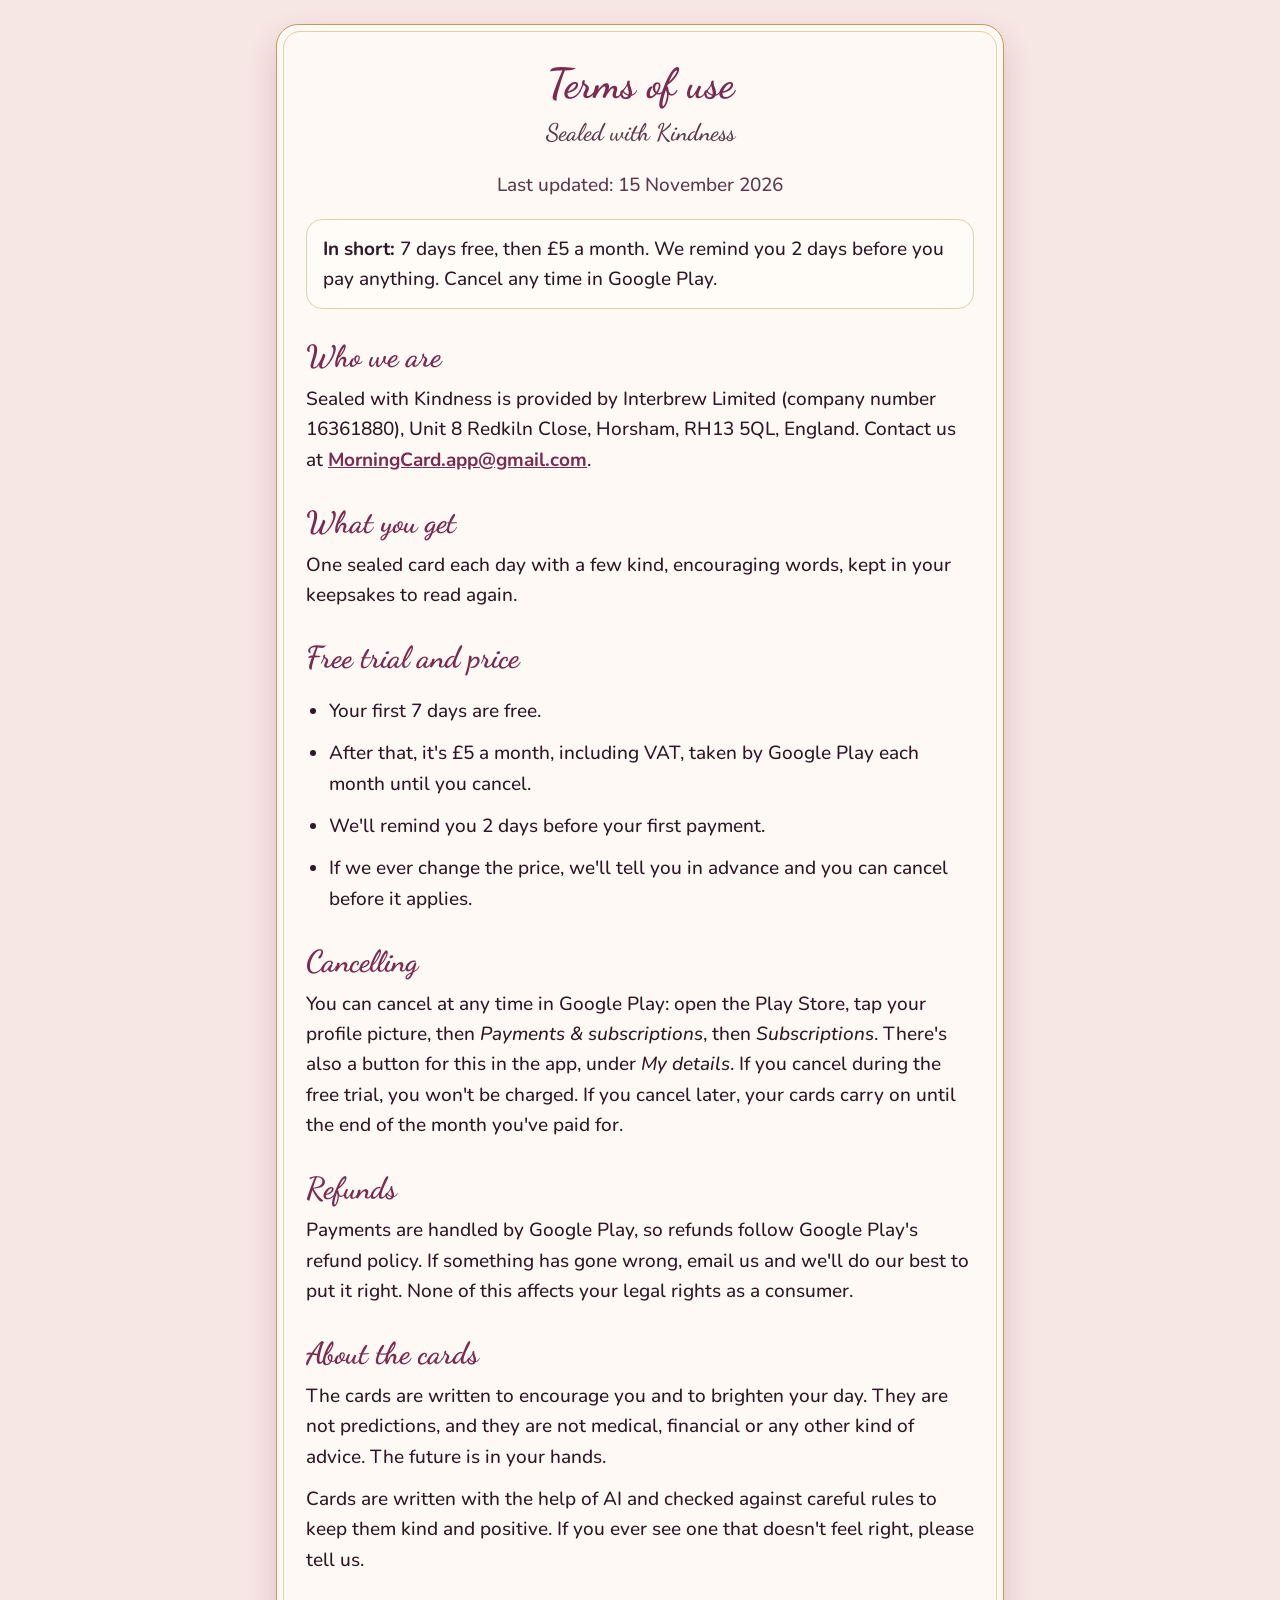
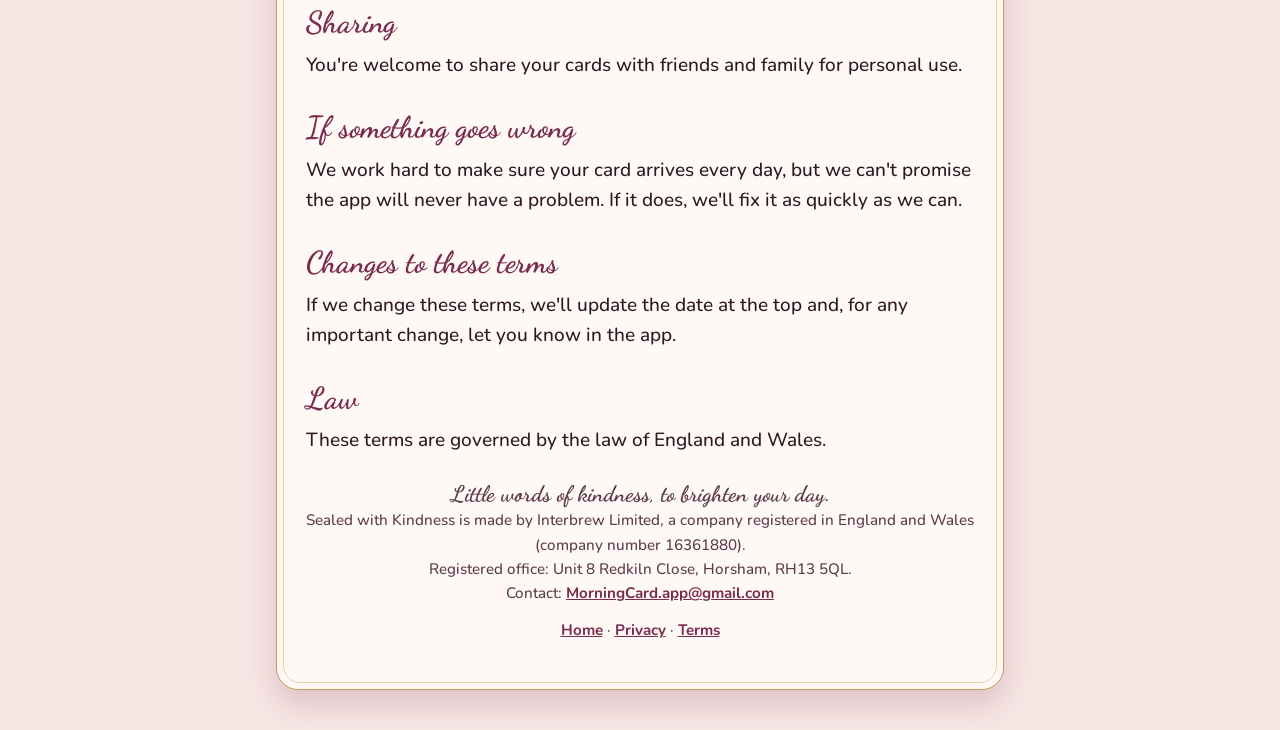
==== terms.html @ 7cd3a893 "Sealed with Kindness website: home, privacy policy, terms Co-Authored-By: Claude Opus 5.5 <noreply@a" ====
<!doctype html><html lang="en-GB"><head><meta charset="utf-8"><meta name="viewport" content="width=device-width,initial-scale=1"><link rel="preconnect" href="https://fonts.googleapis.com"><link rel="preconnect" href="https://fonts.gstatic.com" crossorigin><link href="https://fonts.googleapis.com/css2?family=Dancing+Script:wght@600;700&family=Nunito:wght@500;700;800&display=swap" rel="stylesheet"><link rel="stylesheet" href="style.css"><title>Terms · Sealed with Kindness</title></head><body><div class="wrap"><div class="frame"><div class="inner">
<h1>Terms of use</h1>
<p class="sub">Sealed with Kindness</p>
<p class="muted centre">Last updated: 15 November 2026</p>

<div class="note"><strong>In short:</strong> 7 days free, then £5 a month. We remind you 2 days before you pay anything. Cancel any time in Google Play.</div>

<h2>Who we are</h2>
<p>Sealed with Kindness is provided by Interbrew Limited (company number 16361880), Unit 8 Redkiln Close, Horsham, RH13 5QL, England. Contact us at <a href="mailto:MorningCard.app@gmail.com">MorningCard.app@gmail.com</a>.</p>

<h2>What you get</h2>
<p>One sealed card each day with a few kind, encouraging words, kept in your keepsakes to read again.</p>

<h2>Free trial and price</h2>
<ul>
<li>Your first 7 days are free.</li>
<li>After that, it's £5 a month, including VAT, taken by Google Play each month until you cancel.</li>
<li>We'll remind you 2 days before your first payment.</li>
<li>If we ever change the price, we'll tell you in advance and you can cancel before it applies.</li>
</ul>

<h2>Cancelling</h2>
<p>You can cancel at any time in Google Play: open the Play Store, tap your profile picture, then <em>Payments &amp; subscriptions</em>, then <em>Subscriptions</em>. There's also a button for this in the app, under <em>My details</em>. If you cancel during the free trial, you won't be charged. If you cancel later, your cards carry on until the end of the month you've paid for.</p>

<h2>Refunds</h2>
<p>Payments are handled by Google Play, so refunds follow Google Play's refund policy. If something has gone wrong, email us and we'll do our best to put it right. None of this affects your legal rights as a consumer.</p>

<h2>About the cards</h2>
<p>The cards are written to encourage you and to brighten your day. They are not predictions, and they are not medical, financial or any other kind of advice. The future is in your hands.</p>
<p>Cards are written with the help of AI and checked against careful rules to keep them kind and positive. If you ever see one that doesn't feel right, please tell us.</p>

<h2>Sharing</h2>
<p>You're welcome to share your cards with friends and family for personal use.</p>

<h2>If something goes wrong</h2>
<p>We work hard to make sure your card arrives every day, but we can't promise the app will never have a problem. If it does, we'll fix it as quickly as we can.</p>

<h2>Changes to these terms</h2>
<p>If we change these terms, we'll update the date at the top and, for any important change, let you know in the app.</p>

<h2>Law</h2>
<p>These terms are governed by the law of England and Wales.</p>
<footer><div class="pen">Little words of kindness, to brighten your day.</div><p>Sealed with Kindness is made by Interbrew Limited, a company registered in England and Wales (company number 16361880).<br>Registered office: Unit 8 Redkiln Close, Horsham, RH13 5QL.<br>Contact: <a href="mailto:MorningCard.app@gmail.com">MorningCard.app@gmail.com</a></p><p><a href="index.html">Home</a> · <a href="privacy.html">Privacy</a> · <a href="terms.html">Terms</a></p></footer>
</div></div></div></body></html>
---- style.css ----
:root{--sky:#F6E6E4;--paper:#FFF9F5;--card:#FFFCF8;--ink:#2E1824;--muted:#5C3A4B;--accent:#7A2C4F;--gold:#C29B57;--goldSoft:#E6CFA3}
*{box-sizing:border-box}
html{-webkit-text-size-adjust:100%}
body{margin:0;background:var(--sky);color:var(--ink);font:500 19px/1.6 Nunito,system-ui,sans-serif}
.wrap{max-width:760px;margin:0 auto;padding:24px 16px 40px}
.frame{background:var(--paper);border:1.5px solid var(--gold);border-radius:22px;padding:6px;box-shadow:0 14px 30px rgba(120,50,70,.2)}
.inner{border:1px solid var(--goldSoft);border-radius:17px;padding:28px 22px}
h1,h2,.pen{font-family:"Dancing Script",cursive;color:var(--accent);font-weight:700;line-height:1.2}
h1{font-size:2.6rem;text-align:center;margin:0 0 4px}
.sub{text-align:center;font-family:"Dancing Script",cursive;font-size:1.5rem;color:var(--muted);margin:0 0 18px;font-weight:600}
h2{font-size:1.9rem;margin:30px 0 8px}
h3{font-size:1.1rem;margin:20px 0 4px}
p,li{margin:0 0 12px}
ul{padding-left:1.2em}
a{color:var(--accent);font-weight:700}
.centre{text-align:center}
.note{background:var(--card);border:1px solid var(--goldSoft);border-radius:16px;padding:14px 16px;margin:18px 0}
.btn{display:inline-block;background:var(--accent);color:#fff;text-decoration:none;border-radius:16px;padding:14px 22px;font-weight:800;margin:6px}
.btn.alt{background:var(--card);color:var(--ink);border:1.5px solid var(--goldSoft)}
nav{text-align:center;margin:22px 0 0}
footer{text-align:center;color:var(--muted);font-size:.95rem;margin-top:26px}
footer .pen{font-size:1.4rem;color:var(--muted)}
.muted{color:var(--muted)}
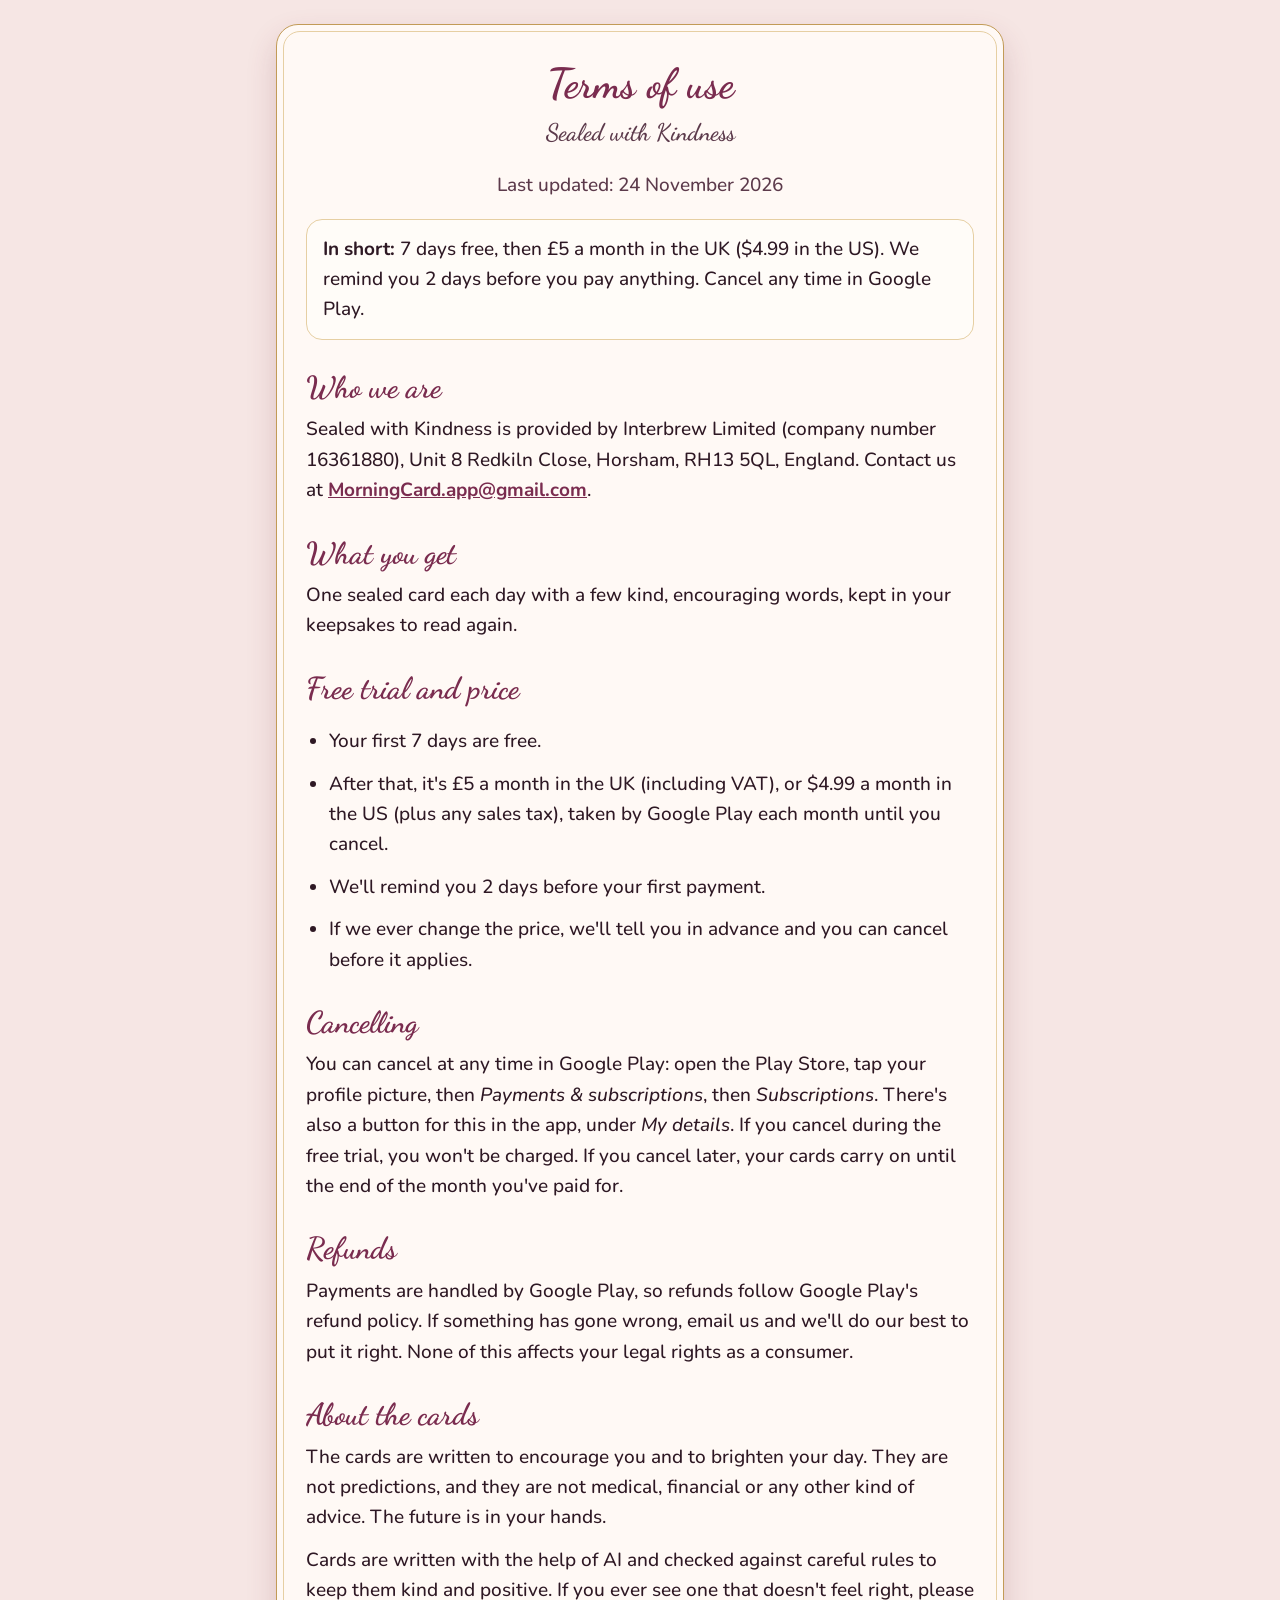
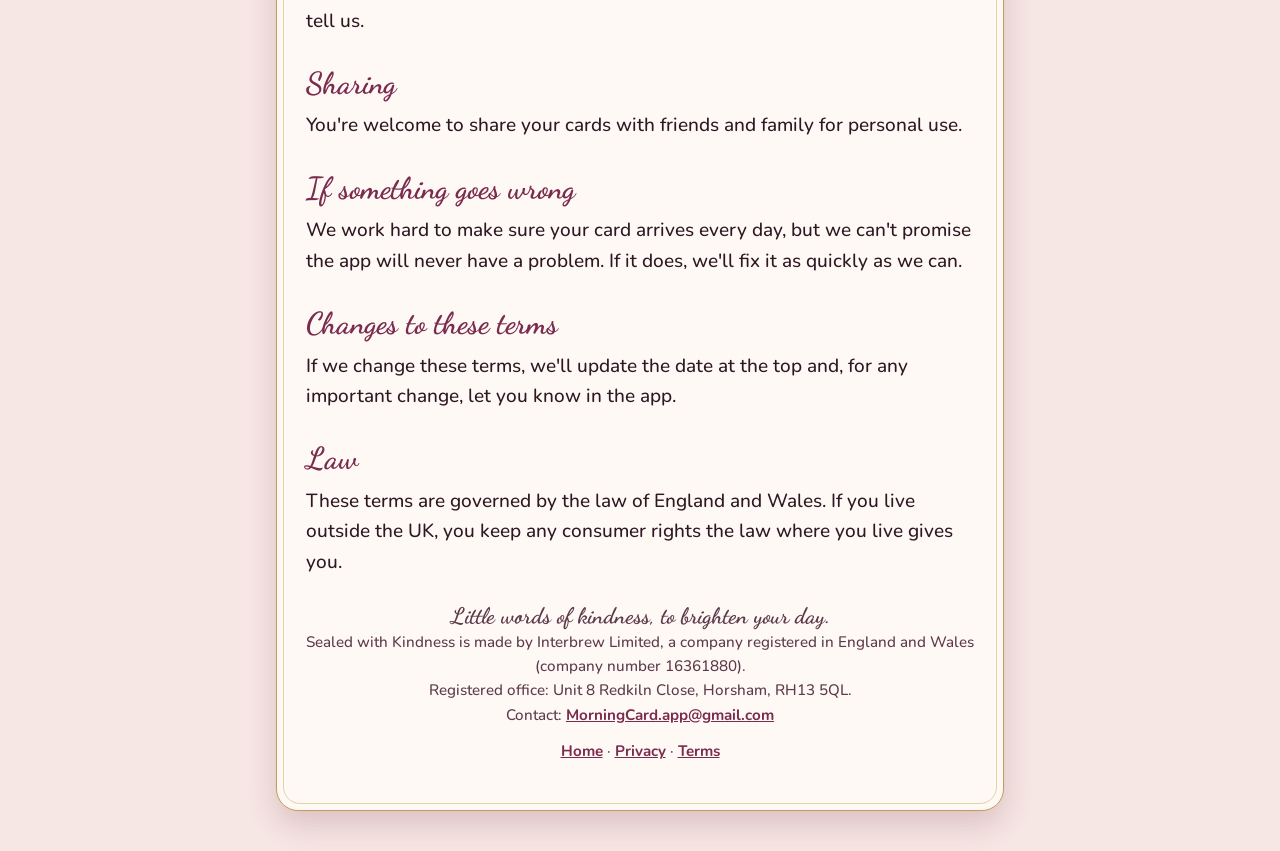
==== commit da90ae29: "US price, US privacy section, consumer-rights line Co-Authored-By: Claude Opus 5.5 <noreply@anthropi" ====
--- a/terms.html
+++ b/terms.html
@@ -1,9 +1,9 @@
 <!doctype html><html lang="en-GB"><head><meta charset="utf-8"><meta name="viewport" content="width=device-width,initial-scale=1"><link rel="preconnect" href="https://fonts.googleapis.com"><link rel="preconnect" href="https://fonts.gstatic.com" crossorigin><link href="https://fonts.googleapis.com/css2?family=Dancing+Script:wght@600;700&family=Nunito:wght@500;700;800&display=swap" rel="stylesheet"><link rel="stylesheet" href="style.css"><title>Terms · Sealed with Kindness</title></head><body><div class="wrap"><div class="frame"><div class="inner">
 <h1>Terms of use</h1>
 <p class="sub">Sealed with Kindness</p>
-<p class="muted centre">Last updated: 15 November 2026</p>
+<p class="muted centre">Last updated: 24 November 2026</p>
 
-<div class="note"><strong>In short:</strong> 7 days free, then £5 a month. We remind you 2 days before you pay anything. Cancel any time in Google Play.</div>
+<div class="note"><strong>In short:</strong> 7 days free, then £5 a month in the UK ($4.99 in the US). We remind you 2 days before you pay anything. Cancel any time in Google Play.</div>
 
 <h2>Who we are</h2>
 <p>Sealed with Kindness is provided by Interbrew Limited (company number 16361880), Unit 8 Redkiln Close, Horsham, RH13 5QL, England. Contact us at <a href="mailto:MorningCard.app@gmail.com">MorningCard.app@gmail.com</a>.</p>
@@ -14,7 +14,7 @@
 <h2>Free trial and price</h2>
 <ul>
 <li>Your first 7 days are free.</li>
-<li>After that, it's £5 a month, including VAT, taken by Google Play each month until you cancel.</li>
+<li>After that, it's £5 a month in the UK (including VAT), or $4.99 a month in the US (plus any sales tax), taken by Google Play each month until you cancel.</li>
 <li>We'll remind you 2 days before your first payment.</li>
 <li>If we ever change the price, we'll tell you in advance and you can cancel before it applies.</li>
 </ul>
@@ -39,6 +39,6 @@
 <p>If we change these terms, we'll update the date at the top and, for any important change, let you know in the app.</p>
 
 <h2>Law</h2>
-<p>These terms are governed by the law of England and Wales.</p>
+<p>These terms are governed by the law of England and Wales. If you live outside the UK, you keep any consumer rights the law where you live gives you.</p>
 <footer><div class="pen">Little words of kindness, to brighten your day.</div><p>Sealed with Kindness is made by Interbrew Limited, a company registered in England and Wales (company number 16361880).<br>Registered office: Unit 8 Redkiln Close, Horsham, RH13 5QL.<br>Contact: <a href="mailto:MorningCard.app@gmail.com">MorningCard.app@gmail.com</a></p><p><a href="index.html">Home</a> · <a href="privacy.html">Privacy</a> · <a href="terms.html">Terms</a></p></footer>
 </div></div></div></body></html>
